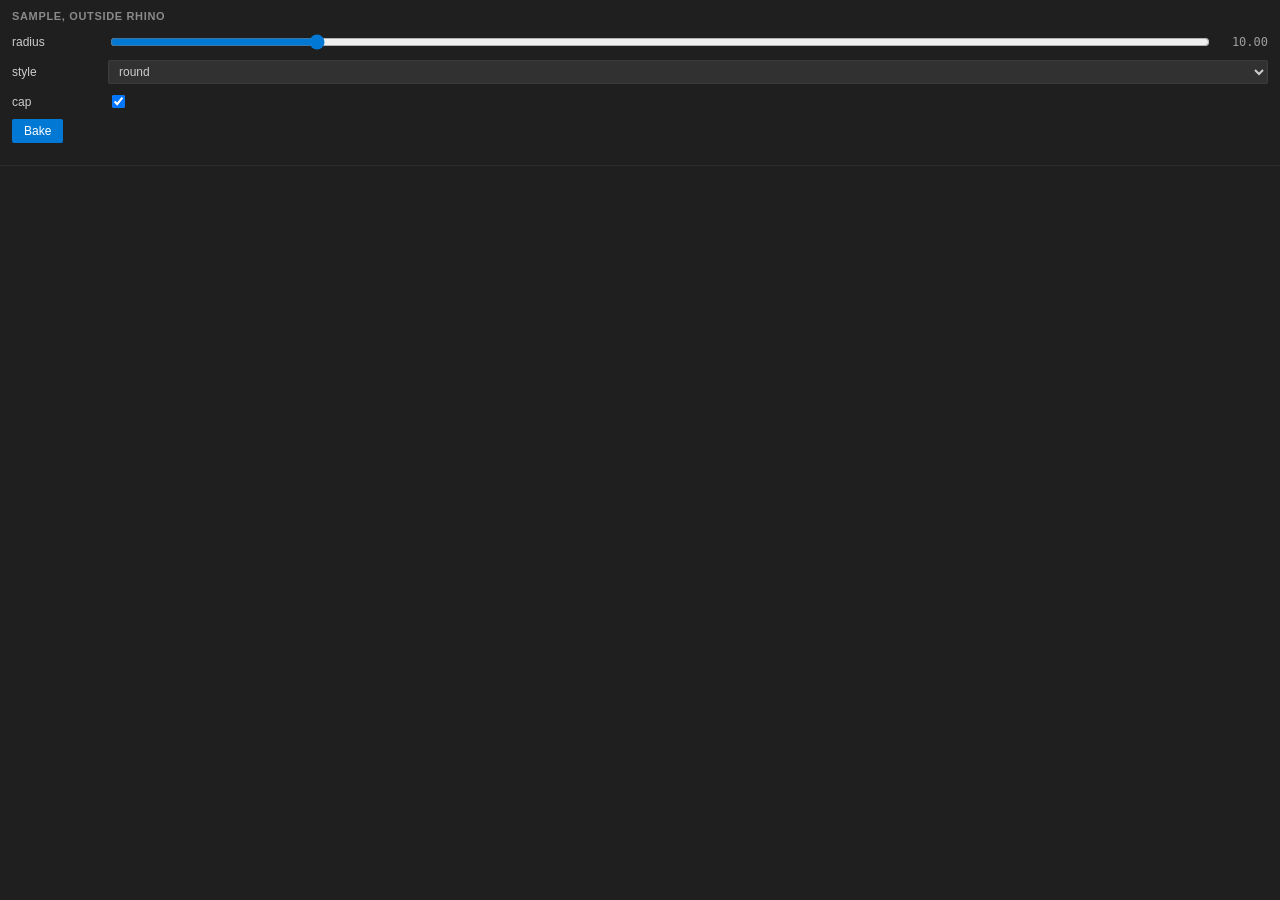
==== src/PillScript/Editor/web/panel/index.html @ e8b1bde2 "Spike: a docked panel registered from the .gha Not a feature and not for master. It exists to answer" ====
<!doctype html>
<html>
<head>
  <meta charset="utf-8" />
  <title>PillScript</title>
  <link rel="stylesheet" href="panel.css" />
  <style id="author"></style>
</head>
<body>
<div id="sections"></div>

<script>
  // Spike. It renders the widget schema a component publishes and reports every change back.
  // What it proves: the panel docks, the page runs inside it, and values cross both ways.
  (function () {
    'use strict';

    var host = window.chrome && window.chrome.webview;
    var sections = document.getElementById('sections');

    function el(tag, className, text) {
      var node = document.createElement(tag);
      if (className) node.className = className;
      if (text !== undefined) node.textContent = text;
      return node;
    }

    function send(component, name, value) {
      if (host) host.postMessage({ type: 'set', component: component, name: name, value: value });
    }

    var builders = {
      slider: function (w, component) {
        var row = el('div', 'widget');
        row.appendChild(el('label', null, w.label || w.name));

        var input = document.createElement('input');
        input.type = 'range';
        input.min = w.minimum;
        input.max = w.maximum;
        input.step = w.step || 0.01;
        input.value = w.value;

        var shown = el('span', 'value', Number(w.value).toFixed(2));

        input.oninput = function () {
          shown.textContent = Number(input.value).toFixed(2);
          send(component, w.name, Number(input.value));
        };

        row.appendChild(input);
        row.appendChild(shown);
        return row;
      },

      number: function (w, component) {
        var row = el('div', 'widget');
        row.appendChild(el('label', null, w.label || w.name));

        var input = document.createElement('input');
        input.type = 'number';
        input.value = w.value;
        input.onchange = function () { send(component, w.name, Number(input.value)); };

        row.appendChild(input);
        return row;
      },

      toggle: function (w, component) {
        var row = el('div', 'widget');
        row.appendChild(el('label', null, w.label || w.name));

        var input = document.createElement('input');
        input.type = 'checkbox';
        input.checked = !!w.value;
        input.onchange = function () { send(component, w.name, input.checked); };

        row.appendChild(input);
        return row;
      },

      choice: function (w, component) {
        var row = el('div', 'widget');
        row.appendChild(el('label', null, w.label || w.name));

        var select = document.createElement('select');
        (w.options || []).forEach(function (option) {
          var item = document.createElement('option');
          item.value = option;
          item.textContent = option;
          item.selected = option === w.value;
          select.appendChild(item);
        });

        select.onchange = function () { send(component, w.name, select.value); };

        row.appendChild(select);
        return row;
      },

      button: function (w, component) {
        var row = el('div', 'widget');
        var button = el('button', 'action', w.label || w.name);
        button.onclick = function () { send(component, w.name, true); };

        row.appendChild(button);
        return row;
      }
    };

    function render(published) {
      sections.innerHTML = '';

      if (!published || !published.length) {
        sections.appendChild(el('div', 'none', 'Nothing published. A script component offers ' +
          'Publish to panel in its menu.'));
        return;
      }

      published.forEach(function (section) {
        var block = el('div', 'section');
        block.appendChild(el('h2', null, section.title));

        (section.widgets || []).forEach(function (w) {
          var build = builders[w.kind];
          if (build) block.appendChild(build(w, section.component));
        });

        sections.appendChild(block);
      });
    }

    if (!host) {
      render([{
        component: 'sample', title: 'Sample, outside Rhino', widgets: [
          { kind: 'slider', name: 'radius', minimum: 1, maximum: 50, value: 10 },
          { kind: 'choice', name: 'style', options: ['round', 'square'], value: 'round' },
          { kind: 'toggle', name: 'cap', value: true },
          { kind: 'button', name: 'bake', label: 'Bake' }
        ]
      }]);
      return;
    }

    var author = document.getElementById('author');

    host.addEventListener('message', function (event) {
      if (!event.data || event.data.type !== 'published') return;

      // Last sheet in the document, so the author's rules win without needing !important.
      author.textContent = event.data.css || '';
      render(event.data.sections);
    });

    host.postMessage({ type: 'ready' });
  })();
</script>
</body>
</html>
---- src/PillScript/Editor/web/panel/panel.css ----
/* What the panel looks like before anybody says otherwise. A published component may carry a
   ui.css of its own; the host sends it across and the page appends it after this one, so the
   author's rules win by cascade order rather than by fighting for specificity. */

html, body { margin: 0; height: 100%; background: #1f1f1f; color: #cccccc;
             font: 12px 'Segoe UI', sans-serif; }

#sections { display: flex; flex-direction: column; }

.section { border-bottom: 1px solid #2b2b2b; padding: 10px 12px 14px; }
.section > h2 { margin: 0 0 10px; font-size: 11px; font-weight: 600;
                letter-spacing: .06em; text-transform: uppercase; color: #8a8a8a; }

.widget { display: flex; align-items: center; gap: 8px; margin-bottom: 8px; }
.widget > label { width: 88px; flex: none; color: #cccccc; }
.widget > input[type=range] { flex: 1; min-width: 0; accent-color: #0078d4; }
.widget > .value { width: 48px; flex: none; text-align: right;
                   font-family: 'Cascadia Mono', Consolas, monospace; color: #9d9d9d; }

select, input[type=number] { flex: 1; min-width: 0; background: #313131; color: #cccccc;
                             border: 1px solid #3c3c3c; border-radius: 2px; padding: 3px 6px;
                             font: inherit; }

button.action { background: #0078d4; color: #fff; border: 0; border-radius: 2px;
                padding: 5px 12px; font: inherit; cursor: pointer; }
button.action:hover { background: #026ec1; }

.none { padding: 16px 12px; color: #6e6e6e; }
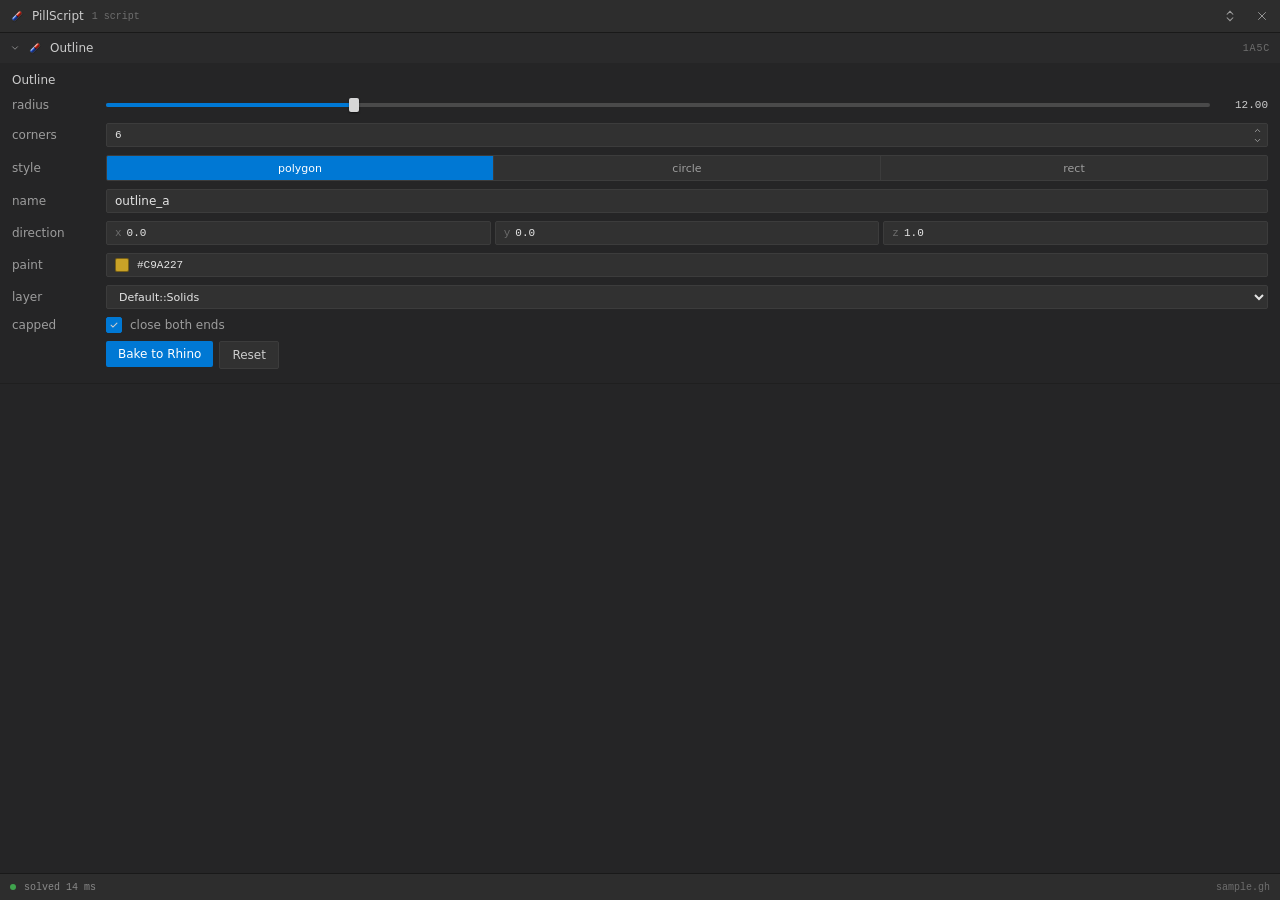
==== commit 51c8c6bd: "Draw the panel the way the design doc has it The panel was a list of plain HTML controls. It now has" ====
--- a/src/PillScript/Editor/web/panel/index.html
+++ b/src/PillScript/Editor/web/panel/index.html
@@ -4,156 +4,76 @@
   <meta charset="utf-8" />
   <title>PillScript</title>
   <link rel="stylesheet" href="panel.css" />
+  <link rel="stylesheet" href="controls.css" />
+  <!-- Last sheet in the document, so a script's own ui.css wins by cascade order. -->
   <style id="author"></style>
 </head>
 <body>
-<div id="sections"></div>
 
-<script>
-  // Spike. It renders the widget schema a component publishes and reports every change back.
-  // What it proves: the panel docks, the page runs inside it, and values cross both ways.
-  (function () {
-    'use strict';
+<svg width="0" height="0" class="sprite" aria-hidden="true">
+  <defs>
+    <linearGradient id="pBlue" gradientUnits="userSpaceOnUse" x1="0" y1="8.5" x2="0" y2="15.5">
+      <stop offset="0" stop-color="#78a8ff"></stop><stop offset="0.16" stop-color="#3f74e8"></stop>
+      <stop offset="0.5" stop-color="#1a44b4"></stop><stop offset="0.82" stop-color="#0c1f5e"></stop>
+      <stop offset="1" stop-color="#2e63c8"></stop>
+    </linearGradient>
+    <linearGradient id="pRed" gradientUnits="userSpaceOnUse" x1="0" y1="8.5" x2="0" y2="15.5">
+      <stop offset="0" stop-color="#ff9b86"></stop><stop offset="0.16" stop-color="#ee5237"></stop>
+      <stop offset="0.5" stop-color="#c02414"></stop><stop offset="0.82" stop-color="#65100a"></stop>
+      <stop offset="1" stop-color="#d84430"></stop>
+    </linearGradient>
+    <linearGradient id="pGloss" gradientUnits="userSpaceOnUse" x1="0" y1="9" x2="0" y2="12.2">
+      <stop offset="0" stop-color="#ffffff" stop-opacity="0.85"></stop>
+      <stop offset="1" stop-color="#ffffff" stop-opacity="0"></stop>
+    </linearGradient>
+    <clipPath id="pCap"><rect x="1.5" y="8.5" width="21" height="7" rx="3.5"></rect></clipPath>
+    <filter id="pShadow" x="-30%" y="-30%" width="170%" height="170%">
+      <feDropShadow dx="0.4" dy="0.7" stdDeviation="0.6" flood-color="#000000" flood-opacity="0.55"></feDropShadow>
+    </filter>
 
-    var host = window.chrome && window.chrome.webview;
-    var sections = document.getElementById('sections');
+    <g id="icPill" filter="url(#pShadow)">
+      <g transform="rotate(-45 12 12)">
+        <g clip-path="url(#pCap)">
+          <rect x="1.5" y="8.5" width="10.5" height="7" fill="url(#pBlue)"></rect>
+          <rect x="12" y="8.5" width="10.5" height="7" fill="url(#pRed)"></rect>
+          <rect x="3.4" y="9.15" width="17.2" height="2.3" rx="1.15" fill="url(#pGloss)"></rect>
+          <rect x="11.3" y="8.5" width="1.4" height="7" fill="#08080c" opacity="0.55"></rect>
+        </g>
+        <rect x="1.5" y="8.5" width="21" height="7" rx="3.5" fill="none" stroke="#06060a"
+              stroke-width="0.9" opacity="0.8"></rect>
+        <rect x="1.5" y="8.5" width="21" height="7" rx="3.5" fill="none" stroke="#ffffff"
+              stroke-width="0.55" opacity="0.42"></rect>
+      </g>
+    </g>
+  </defs>
+</svg>
 
-    function el(tag, className, text) {
-      var node = document.createElement(tag);
-      if (className) node.className = className;
-      if (text !== undefined) node.textContent = text;
-      return node;
-    }
+<header id="chrome">
+  <svg class="glyph pill" viewBox="0 0 24 24"><use href="#icPill"></use></svg>
+  <span class="name">PillScript</span>
+  <span id="count" class="mono muted"></span>
+  <div class="spacer"></div>
+  <div id="fold" class="tool" title="Roll every script up or down">
+    <svg class="glyph" viewBox="0 0 24 24" fill="none" stroke="currentColor" stroke-width="1.8"
+         stroke-linecap="round"><path d="M7 9l5-5 5 5M7 15l5 5 5-5"></path></svg>
+  </div>
+  <div id="dismiss" class="tool" title="Close the panel">
+    <svg class="glyph" viewBox="0 0 24 24" fill="none" stroke="currentColor" stroke-width="1.6"
+         stroke-linecap="round"><path d="M6 6l12 12M18 6L6 18"></path></svg>
+  </div>
+</header>
 
-    function send(component, name, value) {
-      if (host) host.postMessage({ type: 'set', component: component, name: name, value: value });
-    }
+<main id="sections"></main>
 
-    var builders = {
-      slider: function (w, component) {
-        var row = el('div', 'widget');
-        row.appendChild(el('label', null, w.label || w.name));
+<footer id="status">
+  <div id="lamp"></div>
+  <span id="solved" class="mono"></span>
+  <div class="spacer"></div>
+  <span id="document" class="mono muted"></span>
+</footer>
 
-        var input = document.createElement('input');
-        input.type = 'range';
-        input.min = w.minimum;
-        input.max = w.maximum;
-        input.step = w.step || 0.01;
-        input.value = w.value;
-
-        var shown = el('span', 'value', Number(w.value).toFixed(2));
-
-        input.oninput = function () {
-          shown.textContent = Number(input.value).toFixed(2);
-          send(component, w.name, Number(input.value));
-        };
-
-        row.appendChild(input);
-        row.appendChild(shown);
-        return row;
-      },
-
-      number: function (w, component) {
-        var row = el('div', 'widget');
-        row.appendChild(el('label', null, w.label || w.name));
-
-        var input = document.createElement('input');
-        input.type = 'number';
-        input.value = w.value;
-        input.onchange = function () { send(component, w.name, Number(input.value)); };
-
-        row.appendChild(input);
-        return row;
-      },
-
-      toggle: function (w, component) {
-        var row = el('div', 'widget');
-        row.appendChild(el('label', null, w.label || w.name));
-
-        var input = document.createElement('input');
-        input.type = 'checkbox';
-        input.checked = !!w.value;
-        input.onchange = function () { send(component, w.name, input.checked); };
-
-        row.appendChild(input);
-        return row;
-      },
-
-      choice: function (w, component) {
-        var row = el('div', 'widget');
-        row.appendChild(el('label', null, w.label || w.name));
-
-        var select = document.createElement('select');
-        (w.options || []).forEach(function (option) {
-          var item = document.createElement('option');
-          item.value = option;
-          item.textContent = option;
-          item.selected = option === w.value;
-          select.appendChild(item);
-        });
-
-        select.onchange = function () { send(component, w.name, select.value); };
-
-        row.appendChild(select);
-        return row;
-      },
-
-      button: function (w, component) {
-        var row = el('div', 'widget');
-        var button = el('button', 'action', w.label || w.name);
-        button.onclick = function () { send(component, w.name, true); };
-
-        row.appendChild(button);
-        return row;
-      }
-    };
-
-    function render(published) {
-      sections.innerHTML = '';
-
-      if (!published || !published.length) {
-        sections.appendChild(el('div', 'none', 'Nothing published. A script component offers ' +
-          'Publish to panel in its menu.'));
-        return;
-      }
-
-      published.forEach(function (section) {
-        var block = el('div', 'section');
-        block.appendChild(el('h2', null, section.title));
-
-        (section.widgets || []).forEach(function (w) {
-          var build = builders[w.kind];
-          if (build) block.appendChild(build(w, section.component));
-        });
-
-        sections.appendChild(block);
-      });
-    }
-
-    if (!host) {
-      render([{
-        component: 'sample', title: 'Sample, outside Rhino', widgets: [
-          { kind: 'slider', name: 'radius', minimum: 1, maximum: 50, value: 10 },
-          { kind: 'choice', name: 'style', options: ['round', 'square'], value: 'round' },
-          { kind: 'toggle', name: 'cap', value: true },
-          { kind: 'button', name: 'bake', label: 'Bake' }
-        ]
-      }]);
-      return;
-    }
-
-    var author = document.getElementById('author');
-
-    host.addEventListener('message', function (event) {
-      if (!event.data || event.data.type !== 'published') return;
-
-      // Last sheet in the document, so the author's rules win without needing !important.
-      author.textContent = event.data.css || '';
-      render(event.data.sections);
-    });
-
-    host.postMessage({ type: 'ready' });
-  })();
-</script>
+<script src="controls.js"></script>
+<script src="choices.js"></script>
+<script src="panel.js"></script>
 </body>
 </html>
--- a/src/PillScript/Editor/web/panel/panel.css
+++ b/src/PillScript/Editor/web/panel/panel.css
@@ -1,28 +1,158 @@
-/* What the panel looks like before anybody says otherwise. A published component may carry a
-   ui.css of its own; the host sends it across and the page appends it after this one, so the
-   author's rules win by cascade order rather than by fighting for specificity. */
+/* The shell: the bars top and bottom, the group each script gets, and the row a control sits in.
+   The controls themselves are in controls.css.
 
-html, body { margin: 0; height: 100%; background: #1f1f1f; color: #cccccc;
-             font: 12px 'Segoe UI', sans-serif; }
+   A published component may carry a ui.css of its own; the host sends it across and the page
+   appends it after these, so the author's rules win by cascade order rather than by fighting for
+   specificity.
 
-#sections { display: flex; flex-direction: column; }
+   The rules the layout keeps to: the label column is 84px and one colour, never coloured by
+   type; controls are 24px tall with 8px between them; #0078d4 marks what is active or primary
+   and nothing else; red belongs to the pill and to errors; numbers are monospace, right aligned,
+   in a fixed 48px. */
 
-.section { border-bottom: 1px solid #2b2b2b; padding: 10px 12px 14px; }
-.section > h2 { margin: 0 0 10px; font-size: 11px; font-weight: 600;
-                letter-spacing: .06em; text-transform: uppercase; color: #8a8a8a; }
+:root {
+  color-scheme: dark;
 
-.widget { display: flex; align-items: center; gap: 8px; margin-bottom: 8px; }
-.widget > label { width: 88px; flex: none; color: #cccccc; }
-.widget > input[type=range] { flex: 1; min-width: 0; accent-color: #0078d4; }
-.widget > .value { width: 48px; flex: none; text-align: right;
-                   font-family: 'Cascadia Mono', Consolas, monospace; color: #9d9d9d; }
+  --panel: #252526;
+  --bar: #2d2d2d;
+  --group: #2a2a2b;
+  --groupLit: #313132;
+  --edge: #191919;
+  --rule: #1f1f1f;
+  --field: #313131;
+  --fieldEdge: #3c3c3c;
+  --fieldEdgeLit: #545454;
+  --ink: #cccccc;
+  --inkBright: #e4e4e4;
+  --label: #9d9d9d;
+  --muted: #6e6e6e;
+  --accent: #0078d4;
+  --accentLit: #026ec1;
+  --track: #4a4a4a;
+  --handle: #d6d6d6;
+  --mono: 'Cascadia Mono', Consolas, 'Courier New', monospace;
+}
 
-select, input[type=number] { flex: 1; min-width: 0; background: #313131; color: #cccccc;
-                             border: 1px solid #3c3c3c; border-radius: 2px; padding: 3px 6px;
-                             font: inherit; }
+html, body {
+  margin: 0;
+  height: 100%;
+  background: var(--panel);
+  color: var(--ink);
+  font: 12px 'Segoe UI', system-ui, sans-serif;
+  overflow: hidden;
+}
 
-button.action { background: #0078d4; color: #fff; border: 0; border-radius: 2px;
-                padding: 5px 12px; font: inherit; cursor: pointer; }
-button.action:hover { background: #026ec1; }
+body { display: flex; flex-direction: column; }
 
-.none { padding: 16px 12px; color: #6e6e6e; }
+.sprite { position: absolute; overflow: hidden; }
+.spacer { flex: 1; }
+.glyph { width: 14px; height: 14px; flex: none; }
+.mono { font-family: var(--mono); }
+.muted { color: var(--muted); }
+
+/* ----- the bars top and bottom ------------------------------------------------------------- */
+
+#chrome {
+  height: 32px;
+  flex: none;
+  display: flex;
+  align-items: center;
+  gap: 8px;
+  padding: 0 6px 0 10px;
+  background: var(--bar);
+  border-bottom: 1px solid var(--edge);
+}
+
+#chrome .name { color: var(--ink); }
+#count { font-size: 10px; }
+
+.tool {
+  width: 24px;
+  height: 24px;
+  display: grid;
+  place-items: center;
+  border-radius: 2px;
+  color: var(--label);
+  cursor: pointer;
+}
+
+.tool:hover { background: var(--fieldEdge); color: #ffffff; }
+
+#status {
+  height: 26px;
+  flex: none;
+  display: flex;
+  align-items: center;
+  gap: 8px;
+  padding: 0 10px;
+  background: var(--bar);
+  border-top: 1px solid var(--edge);
+  font-family: var(--mono);
+  font-size: 10px;
+  color: #8a8a8a;
+}
+
+#lamp { width: 6px; height: 6px; flex: none; border-radius: 50%; background: #3fa34d; }
+#lamp.failed { background: #c02414; }
+#document { overflow: hidden; text-overflow: ellipsis; white-space: nowrap; }
+
+/* ----- groups ------------------------------------------------------------------------------ */
+
+#sections { flex: 1; min-height: 0; overflow: auto; }
+
+.section { border-bottom: 1px solid var(--rule); }
+
+.head {
+  height: 30px;
+  display: flex;
+  align-items: center;
+  gap: 8px;
+  padding: 0 10px;
+  background: var(--group);
+  cursor: pointer;
+  user-select: none;
+}
+
+.head:hover { background: var(--groupLit); }
+.head .title { overflow: hidden; text-overflow: ellipsis; white-space: nowrap; }
+
+.head .chevron {
+  width: 10px;
+  height: 10px;
+  flex: none;
+  color: var(--label);
+  transform: rotate(90deg);
+  transition: transform 80ms linear;
+}
+
+.section.shut .chevron { transform: rotate(0deg); }
+.section.shut .body { display: none; }
+
+.head .mark { font-size: 10px; letter-spacing: 0.08em; color: var(--muted); }
+
+.body { padding: 10px 12px 14px; display: flex; flex-direction: column; gap: 8px; }
+
+.empty { padding: 16px 12px; color: var(--muted); }
+
+/* ----- rows -------------------------------------------------------------------------------- */
+
+.widget {
+  display: grid;
+  grid-template-columns: 84px minmax(0, 1fr);
+  align-items: center;
+  gap: 10px;
+}
+
+.widget.measured { grid-template-columns: 84px minmax(0, 1fr) 48px; }
+
+.widget > label {
+  font-size: 12px;
+  color: var(--label);
+  overflow: hidden;
+  text-overflow: ellipsis;
+  white-space: nowrap;
+}
+
+.reading { font-family: var(--mono); font-size: 11px; color: var(--ink); text-align: right; }
+.caption { color: var(--ink); margin-top: 4px; }
+.caption:first-child { margin-top: 0; }
--- a/src/PillScript/Editor/web/panel/controls.css
+++ b/src/PillScript/Editor/web/panel/controls.css
@@ -0,0 +1,165 @@
+/* The controls themselves, in the three states the design calls for: at rest, under the pointer,
+   and the accent reserved for what is active or primary. The shell they sit in is panel.css. */
+
+/* ----- slider ------------------------------------------------------------------------------ */
+
+.slider { height: 20px; display: flex; align-items: center; cursor: pointer; touch-action: none; }
+.slider .track { position: relative; width: 100%; height: 4px; border-radius: 2px; background: var(--track); }
+.slider .fill { position: absolute; left: 0; top: 0; bottom: 0; border-radius: 2px; background: var(--accent); }
+
+.slider .grip {
+  position: absolute;
+  top: -5px;
+  width: 10px;
+  height: 14px;
+  margin-left: -5px;
+  border-radius: 2px;
+  background: var(--handle);
+  box-shadow: 0 1px 2px rgba(0, 0, 0, 0.5);
+}
+
+.slider:hover .track { background: #565656; }
+.slider:hover .fill { background: #2b8fe0; }
+.slider:hover .grip { top: -6px; width: 12px; height: 16px; margin-left: -6px; background: #ffffff; }
+
+/* ----- fields ------------------------------------------------------------------------------ */
+
+.field {
+  display: flex;
+  align-items: center;
+  height: 24px;
+  box-sizing: border-box;
+  background: var(--field);
+  border: 1px solid var(--fieldEdge);
+  border-radius: 2px;
+  padding: 0 2px 0 8px;
+  min-width: 0;
+}
+
+.field:hover { border-color: var(--fieldEdgeLit); }
+.field:focus-within { border-color: var(--accent); }
+
+.field input {
+  flex: 1;
+  min-width: 0;
+  background: none;
+  border: 0;
+  outline: none;
+  padding: 0;
+  color: var(--inkBright);
+  font: inherit;
+}
+
+.field input.number { font-family: var(--mono); font-size: 11px; }
+.field .prefix { font-family: var(--mono); font-size: 11px; color: var(--muted); margin-right: 5px; }
+
+.spin { display: flex; flex-direction: column; width: 16px; flex: none; }
+.spin div { height: 10px; display: grid; place-items: center; color: var(--label); cursor: pointer; }
+.spin div:hover { color: #ffffff; }
+.spin svg { width: 9px; height: 9px; }
+
+.trio { display: flex; gap: 4px; min-width: 0; }
+.trio .field { flex: 1; min-width: 0; padding-right: 6px; }
+
+select {
+  height: 24px;
+  box-sizing: border-box;
+  width: 100%;
+  background: var(--field);
+  color: var(--inkBright);
+  border: 1px solid var(--fieldEdge);
+  border-radius: 2px;
+  padding: 0 4px 0 8px;
+  font: inherit;
+  font-size: 11px;
+  outline: none;
+}
+
+select:hover { border-color: var(--fieldEdgeLit); }
+select:focus { border-color: var(--accent); }
+
+/* ----- picking ----------------------------------------------------------------------------- */
+
+.segmented {
+  display: flex;
+  height: 24px;
+  border: 1px solid var(--fieldEdge);
+  border-radius: 2px;
+  overflow: hidden;
+  background: var(--field);
+}
+
+.segmented div {
+  flex: 1;
+  display: grid;
+  place-items: center;
+  font-size: 11px;
+  color: var(--label);
+  cursor: pointer;
+  border-right: 1px solid var(--fieldEdge);
+  overflow: hidden;
+  white-space: nowrap;
+}
+
+.segmented div:last-child { border-right: 0; }
+.segmented div:hover { background: var(--fieldEdge); color: #ffffff; }
+.segmented div.on { background: var(--accent); color: #ffffff; }
+
+.check { display: flex; align-items: center; gap: 8px; cursor: pointer; }
+
+.check .box {
+  width: 14px;
+  height: 14px;
+  flex: none;
+  border-radius: 2px;
+  display: grid;
+  place-items: center;
+  background: var(--field);
+  border: 1px solid #6b6b6b;
+}
+
+.check.on .box { background: var(--accent); border-color: var(--accent); }
+.check .box svg { width: 10px; height: 10px; opacity: 0; }
+.check.on .box svg { opacity: 1; }
+.check .note { font-size: 12px; color: var(--label); }
+
+.swatch { cursor: pointer; }
+.swatch .chip { width: 12px; height: 12px; flex: none; border-radius: 2px; border: 1px solid #00000066; margin-right: 8px; }
+.swatch .hex { font-family: var(--mono); font-size: 11px; color: var(--inkBright); }
+
+/* ----- pressing, and what went wrong -------------------------------------------------------- */
+
+.buttons { display: flex; gap: 6px; }
+
+.press {
+  height: 26px;
+  padding: 0 12px;
+  display: grid;
+  place-items: center;
+  border-radius: 2px;
+  background: var(--accent);
+  color: #ffffff;
+  cursor: pointer;
+}
+
+.press:hover { background: var(--accentLit); }
+.press.quiet { background: var(--field); border: 1px solid var(--fieldEdge); color: var(--ink); }
+.press.quiet:hover { background: var(--fieldEdge); }
+
+/* A RegisterUi that throws, or a script with no build, says so under its own section rather than
+   leaving an empty one. */
+.problem {
+  display: flex;
+  align-items: flex-start;
+  gap: 8px;
+  margin-top: 4px;
+  padding: 7px 9px;
+  background: #2a1f1e;
+  border-left: 2px solid #c02414;
+  border-radius: 0 2px 2px 0;
+  font-size: 11px;
+  color: #d8b9b3;
+  line-height: 1.45;
+}
+
+.problem svg { width: 13px; height: 13px; flex: none; margin-top: 1px; color: #e5705c; }
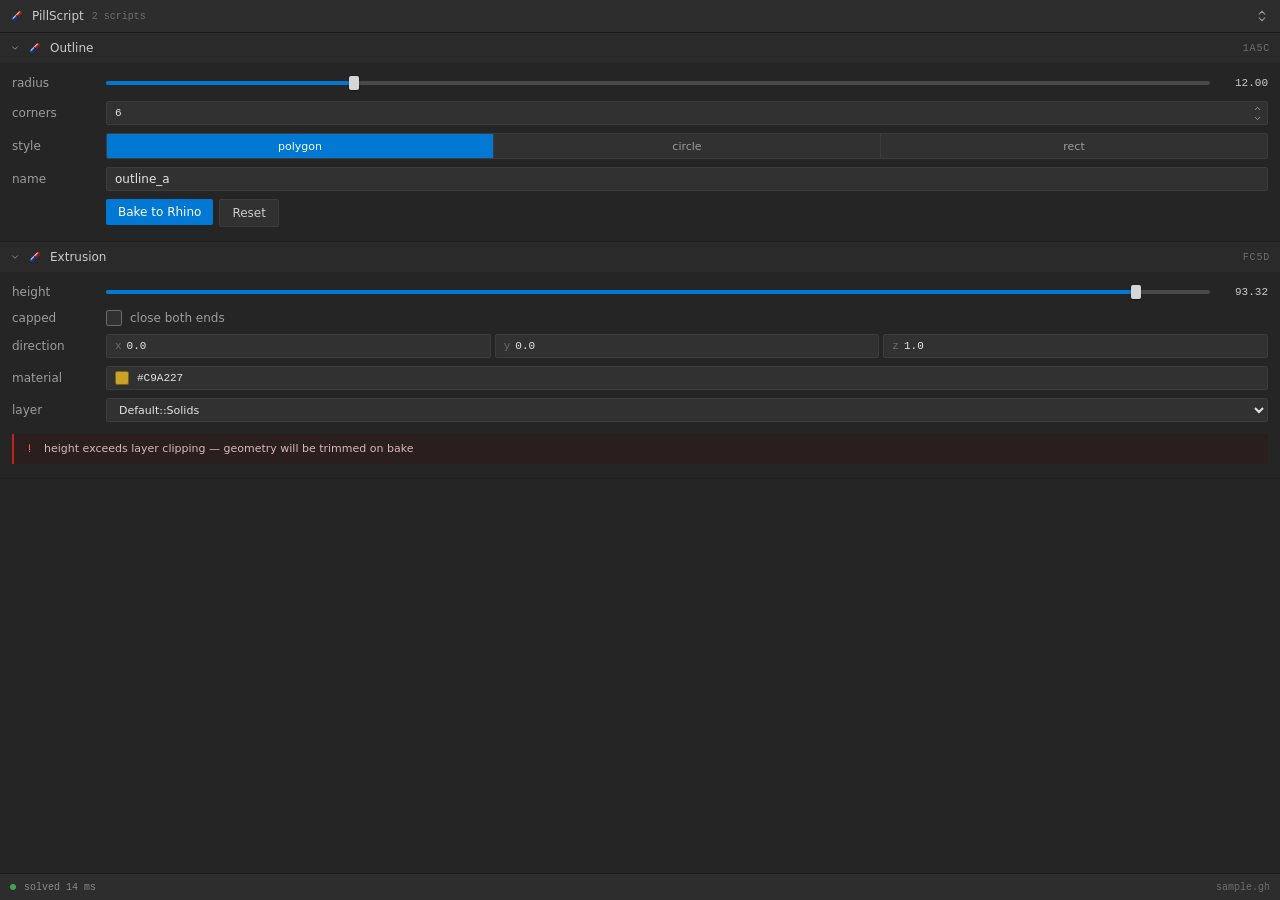
==== commit 043e64aa: "Sections can be dragged into order, and name themselves Dragging a section's heading moves it among " ====
--- a/src/PillScript/Editor/web/panel/index.html
+++ b/src/PillScript/Editor/web/panel/index.html
@@ -57,10 +57,6 @@
     <svg class="glyph" viewBox="0 0 24 24" fill="none" stroke="currentColor" stroke-width="1.8"
          stroke-linecap="round"><path d="M7 9l5-5 5 5M7 15l5 5 5-5"></path></svg>
   </div>
-  <div id="dismiss" class="tool" title="Close the panel">
-    <svg class="glyph" viewBox="0 0 24 24" fill="none" stroke="currentColor" stroke-width="1.6"
-         stroke-linecap="round"><path d="M6 6l12 12M18 6L6 18"></path></svg>
-  </div>
 </header>
 
 <main id="sections"></main>
@@ -74,6 +70,7 @@
 
 <script src="controls.js"></script>
 <script src="choices.js"></script>
+<script src="reorder.js"></script>
 <script src="panel.js"></script>
 </body>
 </html>
--- a/src/PillScript/Editor/web/panel/panel.css
+++ b/src/PillScript/Editor/web/panel/panel.css
@@ -114,6 +114,10 @@
 }
 
 .head:hover { background: var(--groupLit); }
+
+/* While a section is being dragged into place among the others. */
+.section.carried { opacity: 0.75; }
+.section.carried .head { background: var(--groupLit); cursor: grabbing; }
 .head .title { overflow: hidden; text-overflow: ellipsis; white-space: nowrap; }
 
 .head .chevron {
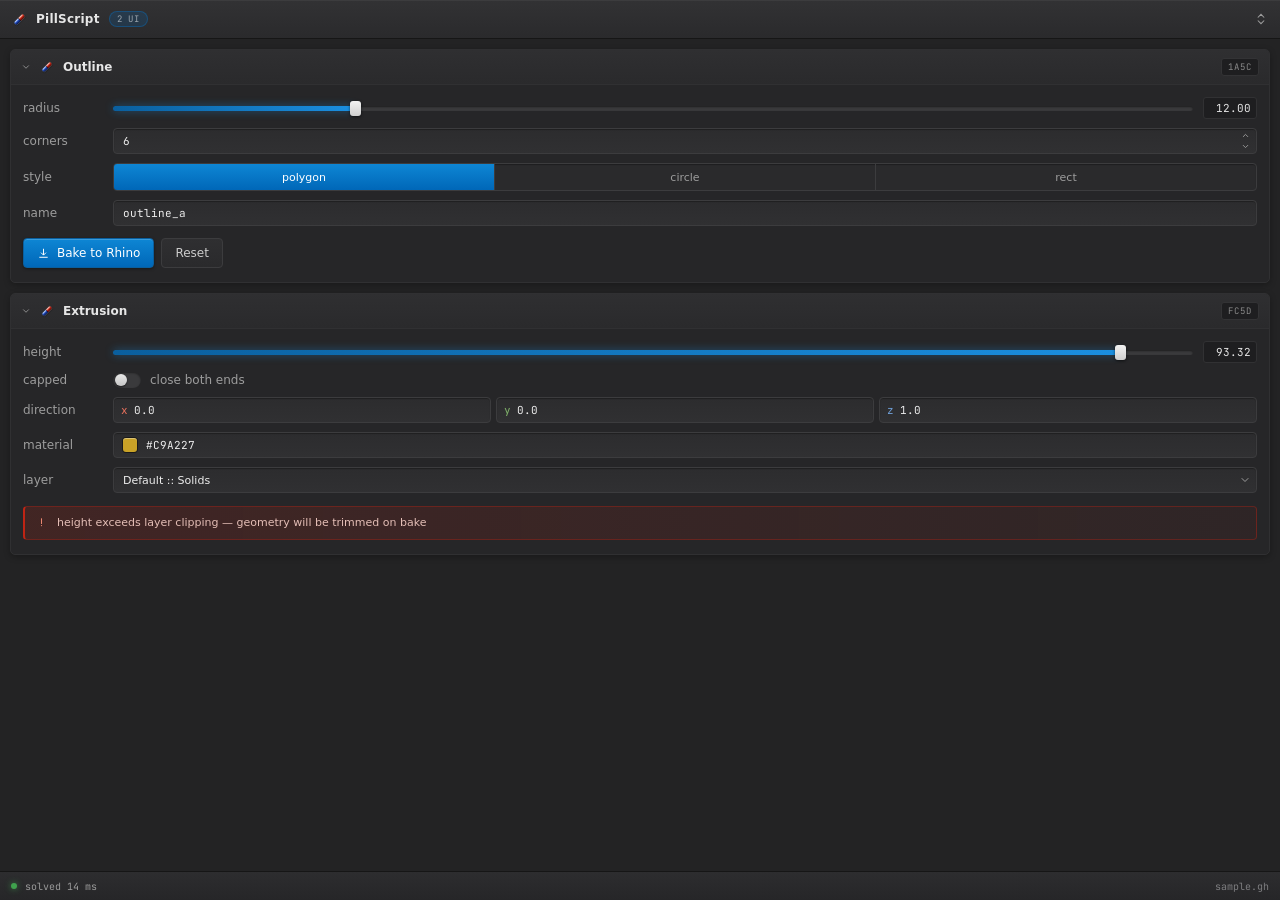
==== commit 14c1cddd: "Redraw the panel against the second design The second design doc keeps the grammar and changes the s" ====
--- a/src/PillScript/Editor/web/panel/index.html
+++ b/src/PillScript/Editor/web/panel/index.html
@@ -51,7 +51,7 @@
 <header id="chrome">
   <svg class="glyph pill" viewBox="0 0 24 24"><use href="#icPill"></use></svg>
   <span class="name">PillScript</span>
-  <span id="count" class="mono muted"></span>
+  <span id="count"></span>
   <div class="spacer"></div>
   <div id="fold" class="tool" title="Roll every script up or down">
     <svg class="glyph" viewBox="0 0 24 24" fill="none" stroke="currentColor" stroke-width="1.8"
--- a/src/PillScript/Editor/web/panel/panel.css
+++ b/src/PillScript/Editor/web/panel/panel.css
@@ -1,36 +1,54 @@
-/* The shell: the bars top and bottom, the group each script gets, and the row a control sits in.
-   The controls themselves are in controls.css.
+/* The shell: the bars top and bottom, and the card each script gets. The controls themselves are
+   in controls.css.
 
    A published component may carry a ui.css of its own; the host sends it across and the page
    appends it after these, so the author's rules win by cascade order rather than by fighting for
    specificity.
 
-   The rules the layout keeps to: the label column is 84px and one colour, never coloured by
-   type; controls are 24px tall with 8px between them; #0078d4 marks what is active or primary
-   and nothing else; red belongs to the pill and to errors; numbers are monospace, right aligned,
-   in a fixed 48px. */
+   The rules the layout keeps to: the label column is 80px and one colour, never coloured by type;
+   controls are 26px tall with 9px between them and 34px group headings; the accent is the
+   #1b8fe0 to #0a5f9e gradient and marks only what is active or primary; red belongs to the pill
+   and to errors; the x, y and z of a vector carry Rhino's own red, green and blue. */
+
+/* Numbers are set in JetBrains Mono, carried in the package rather than fetched: a panel docked
+   in Rhino should not want the network to draw itself. Latin subset, the weight axis covering 400
+   to 500, under the SIL Open Font Licence kept beside it in fonts/. */
+@font-face {
+  font-family: 'JetBrains Mono';
+  font-style: normal;
+  font-weight: 400 500;
+  font-display: block;
+  src: url('fonts/jetbrains-mono-latin.woff2') format('woff2');
+}
 
 :root {
   color-scheme: dark;
 
-  --panel: #252526;
-  --bar: #2d2d2d;
-  --group: #2a2a2b;
-  --groupLit: #313132;
-  --edge: #191919;
-  --rule: #1f1f1f;
-  --field: #313131;
-  --fieldEdge: #3c3c3c;
-  --fieldEdgeLit: #545454;
+  --panel: #232324;
+  --card: #262628;
+  --cardEdge: #303032;
+  --bar: linear-gradient(#323234, #2a2a2c);
+  --head: linear-gradient(#2f2f31, #2a2a2c);
+  --headLit: linear-gradient(#37373a, #303033);
+  --foot: linear-gradient(#2d2d2f, #262628);
+  --edge: #161616;
+  --field: linear-gradient(#2c2c2e, #303032);
+  --fieldEdge: #3c3c3e;
+  --fieldEdgeLit: #5a5a5c;
+  --sunk: #1e1e20;
+  --sunkEdge: #313133;
   --ink: #cccccc;
-  --inkBright: #e4e4e4;
+  --inkBright: #ededed;
+  --inkTitle: #e6e6e6;
   --label: #9d9d9d;
   --muted: #6e6e6e;
-  --accent: #0078d4;
-  --accentLit: #026ec1;
-  --track: #4a4a4a;
-  --handle: #d6d6d6;
-  --mono: 'Cascadia Mono', Consolas, 'Courier New', monospace;
+  --accent: #1b8fe0;
+  --accentRun: linear-gradient(90deg, #0a5f9e, #1b8fe0);
+  --press: linear-gradient(#0e86d4, #0067b8);
+  --pressLit: linear-gradient(#1e94dd, #0b73c4);
+  --pressEdge: #0a5f9e;
+  --track: #3a3a3c;
+  --mono: 'JetBrains Mono', 'Cascadia Mono', Consolas, monospace;
 }
 
 html, body {
@@ -53,72 +71,111 @@
 /* ----- the bars top and bottom ------------------------------------------------------------- */
 
 #chrome {
-  height: 32px;
-  flex: none;
-  display: flex;
-  align-items: center;
-  gap: 8px;
-  padding: 0 6px 0 10px;
+  height: 38px;
+  flex: none;
+  display: flex;
+  align-items: center;
+  gap: 9px;
+  padding: 0 6px 0 12px;
   background: var(--bar);
   border-bottom: 1px solid var(--edge);
-}
-
-#chrome .name { color: var(--ink); }
-#count { font-size: 10px; }
+  box-shadow: inset 0 1px 0 rgba(255, 255, 255, 0.05);
+}
+
+#chrome .pill { width: 15px; height: 15px; }
+#chrome .name { font-weight: 600; letter-spacing: 0.02em; color: var(--inkTitle); }
+
+#count {
+  font-family: var(--mono);
+  font-size: 9px;
+  letter-spacing: 0.08em;
+  color: #9aa4ad;
+  background: rgba(0, 120, 212, 0.16);
+  border: 1px solid rgba(0, 120, 212, 0.35);
+  border-radius: 8px;
+  padding: 1px 7px;
+}
 
 .tool {
-  width: 24px;
-  height: 24px;
+  width: 26px;
+  height: 26px;
   display: grid;
   place-items: center;
-  border-radius: 2px;
+  border-radius: 4px;
   color: var(--label);
   cursor: pointer;
 }
 
-.tool:hover { background: var(--fieldEdge); color: #ffffff; }
+.tool:hover { background: rgba(255, 255, 255, 0.09); color: #ffffff; }
 
 #status {
-  height: 26px;
+  height: 28px;
   flex: none;
   display: flex;
   align-items: center;
   gap: 8px;
-  padding: 0 10px;
-  background: var(--bar);
+  padding: 0 11px;
+  background: var(--foot);
   border-top: 1px solid var(--edge);
   font-family: var(--mono);
   font-size: 10px;
-  color: #8a8a8a;
-}
-
-#lamp { width: 6px; height: 6px; flex: none; border-radius: 50%; background: #3fa34d; }
-#lamp.failed { background: #c02414; }
-#document { overflow: hidden; text-overflow: ellipsis; white-space: nowrap; }
-
-/* ----- groups ------------------------------------------------------------------------------ */
-
-#sections { flex: 1; min-height: 0; overflow: auto; }
-
-.section { border-bottom: 1px solid var(--rule); }
+  color: #9a9a9a;
+}
+
+#lamp {
+  width: 6px;
+  height: 6px;
+  flex: none;
+  border-radius: 50%;
+  background: #3fa34d;
+  box-shadow: 0 0 6px rgba(63, 163, 77, 0.8);
+}
+
+#lamp.failed { background: #c02414; box-shadow: 0 0 6px rgba(192, 36, 20, 0.8); }
+#document { color: #7e7e80; overflow: hidden; text-overflow: ellipsis; white-space: nowrap; }
+
+/* ----- a card for each script --------------------------------------------------------------- */
+
+#sections {
+  flex: 1;
+  min-height: 0;
+  overflow: auto;
+  padding: 10px;
+  display: flex;
+  flex-direction: column;
+  gap: 10px;
+}
+
+.section {
+  flex: none;
+  border: 1px solid var(--cardEdge);
+  border-radius: 5px;
+  overflow: hidden;
+  background: var(--card);
+  box-shadow: 0 2px 6px rgba(0, 0, 0, 0.28);
+}
 
 .head {
-  height: 30px;
-  display: flex;
-  align-items: center;
-  gap: 8px;
+  height: 34px;
+  display: flex;
+  align-items: center;
+  gap: 9px;
   padding: 0 10px;
-  background: var(--group);
+  background: var(--head);
+  border-bottom: 1px solid var(--cardEdge);
   cursor: pointer;
   user-select: none;
 }
 
-.head:hover { background: var(--groupLit); }
-
-/* While a section is being dragged into place among the others. */
-.section.carried { opacity: 0.75; }
-.section.carried .head { background: var(--groupLit); cursor: grabbing; }
-.head .title { overflow: hidden; text-overflow: ellipsis; white-space: nowrap; }
+.head:hover { background: var(--headLit); }
+
+.head .title {
+  font-weight: 600;
+  color: var(--inkTitle);
+  overflow: hidden;
+  text-overflow: ellipsis;
+  white-space: nowrap;
+}
 
 .head .chevron {
   width: 10px;
@@ -126,15 +183,28 @@
   flex: none;
   color: var(--label);
   transform: rotate(90deg);
-  transition: transform 80ms linear;
+  transition: transform 120ms ease;
+}
+
+.head .mark {
+  font-size: 9px;
+  letter-spacing: 0.1em;
+  color: #8a8a8a;
+  background: var(--sunk);
+  border: 1px solid #333335;
+  border-radius: 3px;
+  padding: 2px 6px;
 }
 
 .section.shut .chevron { transform: rotate(0deg); }
 .section.shut .body { display: none; }
-
-.head .mark { font-size: 10px; letter-spacing: 0.08em; color: var(--muted); }
-
-.body { padding: 10px 12px 14px; display: flex; flex-direction: column; gap: 8px; }
+.section.shut { box-shadow: none; }
+
+/* While a section is being dragged into place among the others. */
+.section.carried { opacity: 0.75; box-shadow: 0 10px 24px rgba(0, 0, 0, 0.5); }
+.section.carried .head { background: var(--headLit); cursor: grabbing; }
+
+.body { padding: 12px 12px 14px; display: flex; flex-direction: column; gap: 9px; }
 
 .empty { padding: 16px 12px; color: var(--muted); }
 
@@ -142,12 +212,12 @@
 
 .widget {
   display: grid;
-  grid-template-columns: 84px minmax(0, 1fr);
+  grid-template-columns: 80px minmax(0, 1fr);
   align-items: center;
   gap: 10px;
 }
 
-.widget.measured { grid-template-columns: 84px minmax(0, 1fr) 48px; }
+.widget.measured { grid-template-columns: 80px minmax(0, 1fr) 54px; }
 
 .widget > label {
   font-size: 12px;
@@ -157,6 +227,16 @@
   white-space: nowrap;
 }
 
-.reading { font-family: var(--mono); font-size: 11px; color: var(--ink); text-align: right; }
+.reading {
+  font-family: var(--mono);
+  font-size: 11px;
+  color: var(--inkTitle);
+  text-align: right;
+  background: var(--sunk);
+  border: 1px solid var(--sunkEdge);
+  border-radius: 3px;
+  padding: 3px 5px;
+}
+
 .caption { color: var(--ink); margin-top: 4px; }
 .caption:first-child { margin-top: 0; }
--- a/src/PillScript/Editor/web/panel/controls.css
+++ b/src/PillScript/Editor/web/panel/controls.css
@@ -1,43 +1,74 @@
 /* The controls themselves, in the three states the design calls for: at rest, under the pointer,
-   and the accent reserved for what is active or primary. The shell they sit in is panel.css. */
+   and the accent gradient reserved for what is active or primary. The shell is panel.css. */
 
 /* ----- slider ------------------------------------------------------------------------------ */
 
-.slider { height: 20px; display: flex; align-items: center; cursor: pointer; touch-action: none; }
-.slider .track { position: relative; width: 100%; height: 4px; border-radius: 2px; background: var(--track); }
-.slider .fill { position: absolute; left: 0; top: 0; bottom: 0; border-radius: 2px; background: var(--accent); }
+.slider { height: 22px; display: flex; align-items: center; cursor: pointer; touch-action: none; }
+
+.slider .track {
+  position: relative;
+  width: 100%;
+  height: 5px;
+  border-radius: 3px;
+  background: var(--track);
+  box-shadow: inset 0 1px 2px rgba(0, 0, 0, 0.5);
+}
+
+.slider .fill {
+  position: absolute;
+  left: 0;
+  top: 0;
+  bottom: 0;
+  border-radius: 3px;
+  background: var(--accentRun);
+  box-shadow: 0 0 8px rgba(27, 143, 224, 0.45);
+}
 
 .slider .grip {
   position: absolute;
   top: -5px;
-  width: 10px;
-  height: 14px;
-  margin-left: -5px;
-  border-radius: 2px;
-  background: var(--handle);
-  box-shadow: 0 1px 2px rgba(0, 0, 0, 0.5);
-}
-
-.slider:hover .track { background: #565656; }
-.slider:hover .fill { background: #2b8fe0; }
-.slider:hover .grip { top: -6px; width: 12px; height: 16px; margin-left: -6px; background: #ffffff; }
+  width: 11px;
+  height: 15px;
+  margin-left: -5.5px;
+  border-radius: 3px;
+  background: linear-gradient(#f2f2f2, #cfcfcf);
+  box-shadow: 0 1px 3px rgba(0, 0, 0, 0.6);
+}
+
+.slider:hover .track { background: #454547; }
+.slider:hover .fill { background: linear-gradient(90deg, #0b73c4, #37a6ee); }
+
+.slider:hover .grip {
+  top: -6px;
+  width: 13px;
+  height: 17px;
+  margin-left: -6.5px;
+  background: #ffffff;
+  box-shadow: 0 1px 4px rgba(0, 0, 0, 0.6);
+}
 
 /* ----- fields ------------------------------------------------------------------------------ */
 
 .field {
   display: flex;
   align-items: center;
-  height: 24px;
+  height: 26px;
   box-sizing: border-box;
   background: var(--field);
   border: 1px solid var(--fieldEdge);
-  border-radius: 2px;
-  padding: 0 2px 0 8px;
+  border-radius: 4px;
+  padding: 0 2px 0 9px;
   min-width: 0;
+  box-shadow: inset 0 1px 1px rgba(0, 0, 0, 0.3);
 }
 
 .field:hover { border-color: var(--fieldEdgeLit); }
-.field:focus-within { border-color: var(--accent); }
+
+.field:focus-within {
+  background: #2c2c2e;
+  border-color: var(--accent);
+  box-shadow: 0 0 0 2px rgba(27, 143, 224, 0.22);
+}
 
 .field input {
   flex: 1;
@@ -47,46 +78,35 @@
   outline: none;
   padding: 0;
   color: var(--inkBright);
-  font: inherit;
-}
-
-.field input.number { font-family: var(--mono); font-size: 11px; }
-.field .prefix { font-family: var(--mono); font-size: 11px; color: var(--muted); margin-right: 5px; }
-
-.spin { display: flex; flex-direction: column; width: 16px; flex: none; }
-.spin div { height: 10px; display: grid; place-items: center; color: var(--label); cursor: pointer; }
+  font-family: var(--mono);
+  font-size: 11px;
+}
+
+.field .prefix { font-family: var(--mono); font-size: 11px; margin-right: 6px; }
+
+.spin { display: flex; flex-direction: column; width: 18px; flex: none; }
+.spin div { height: 11px; display: grid; place-items: center; color: var(--label); cursor: pointer; }
 .spin div:hover { color: #ffffff; }
 .spin svg { width: 9px; height: 9px; }
 
-.trio { display: flex; gap: 4px; min-width: 0; }
-.trio .field { flex: 1; min-width: 0; padding-right: 6px; }
-
-select {
-  height: 24px;
-  box-sizing: border-box;
-  width: 100%;
-  background: var(--field);
-  color: var(--inkBright);
+/* The axis letters carry Rhino's own red, green and blue, which is the one place a control is
+   coloured by what it holds. */
+.trio { display: flex; gap: 5px; min-width: 0; }
+.trio .field { flex: 1; min-width: 0; padding: 0 7px; }
+.trio .x .prefix { color: #e5705c; }
+.trio .y .prefix { color: #7fb069; }
+.trio .z .prefix { color: #6f9fd8; }
+
+/* ----- picking ----------------------------------------------------------------------------- */
+
+.segmented {
+  display: flex;
+  height: 26px;
   border: 1px solid var(--fieldEdge);
-  border-radius: 2px;
-  padding: 0 4px 0 8px;
-  font: inherit;
-  font-size: 11px;
-  outline: none;
-}
-
-select:hover { border-color: var(--fieldEdgeLit); }
-select:focus { border-color: var(--accent); }
-
-/* ----- picking ----------------------------------------------------------------------------- */
-
-.segmented {
-  display: flex;
-  height: 24px;
-  border: 1px solid var(--fieldEdge);
-  border-radius: 2px;
-  overflow: hidden;
-  background: var(--field);
+  border-radius: 4px;
+  overflow: hidden;
+  background: #2a2a2c;
+  box-shadow: inset 0 1px 1px rgba(0, 0, 0, 0.3);
 }
 
 .segmented div {
@@ -102,64 +122,140 @@
 }
 
 .segmented div:last-child { border-right: 0; }
-.segmented div:hover { background: var(--fieldEdge); color: #ffffff; }
-.segmented div.on { background: var(--accent); color: #ffffff; }
-
-.check { display: flex; align-items: center; gap: 8px; cursor: pointer; }
+.segmented div:hover { background: #38383a; color: #ffffff; }
+.segmented div.on { background: var(--press); color: #ffffff; }
+
+/* The list a picker opens is drawn here rather than by a select element: the window a select
+   opens is outside the page, and one opened from a docked panel is at Rhino's mercy. */
+
+.picker { cursor: pointer; padding: 0 5px 0 9px; }
+
+.picker .picked {
+  font-size: 11px;
+  color: var(--inkBright);
+  overflow: hidden;
+  text-overflow: ellipsis;
+  white-space: nowrap;
+}
+
+.picker .chev { width: 12px; height: 12px; flex: none; color: var(--label); }
+
+.list {
+  position: fixed;
+  z-index: 10;
+  box-sizing: border-box;
+  max-height: 240px;
+  overflow: auto;
+  background: #1c1c1e;
+  border: 1px solid #454547;
+  border-radius: 4px;
+  box-shadow: 0 8px 20px rgba(0, 0, 0, 0.5);
+}
+
+.list div {
+  padding: 5px 9px;
+  font-size: 11px;
+  color: var(--ink);
+  cursor: pointer;
+  overflow: hidden;
+  text-overflow: ellipsis;
+  white-space: nowrap;
+}
+
+.list div:hover { background: #2a2a2c; color: #ffffff; }
+.list div.on { background: linear-gradient(90deg, #0b5f9c, #094b7d); color: #ffffff; }
+
+/* ----- the switch and the swatch ------------------------------------------------------------ */
+
+.check { display: flex; align-items: center; gap: 9px; cursor: pointer; }
 
 .check .box {
+  width: 28px;
+  height: 16px;
+  flex: none;
+  box-sizing: border-box;
+  border-radius: 9px;
+  padding: 2px;
+  display: flex;
+  background: var(--track);
+  box-shadow: inset 0 1px 2px rgba(0, 0, 0, 0.45);
+  transition: background 140ms ease;
+}
+
+.check .knob {
+  width: 12px;
+  height: 12px;
+  border-radius: 50%;
+  background: linear-gradient(#e8e8e8, #c6c6c6);
+  box-shadow: 0 1px 2px rgba(0, 0, 0, 0.5);
+  transition: transform 140ms ease;
+}
+
+.check.on .box {
+  background: var(--accentRun);
+  box-shadow: inset 0 1px 2px rgba(0, 0, 0, 0.35), 0 0 8px rgba(27, 143, 224, 0.35);
+}
+
+.check.on .knob { background: #ffffff; transform: translateX(12px); }
+.check .note { font-size: 12px; color: var(--label); }
+
+.swatch { cursor: pointer; padding: 0 9px; gap: 9px; }
+
+.swatch .chip {
   width: 14px;
   height: 14px;
   flex: none;
-  border-radius: 2px;
-  display: grid;
-  place-items: center;
-  background: var(--field);
-  border: 1px solid #6b6b6b;
-}
-
-.check.on .box { background: var(--accent); border-color: var(--accent); }
-.check .box svg { width: 10px; height: 10px; opacity: 0; }
-.check.on .box svg { opacity: 1; }
-.check .note { font-size: 12px; color: var(--label); }
-
-.swatch { cursor: pointer; }
-.swatch .chip { width: 12px; height: 12px; flex: none; border-radius: 2px; border: 1px solid #00000066; margin-right: 8px; }
+  border-radius: 3px;
+  box-shadow: inset 0 1px 0 rgba(255, 255, 255, 0.35), 0 0 0 1px rgba(0, 0, 0, 0.45);
+}
+
 .swatch .hex { font-family: var(--mono); font-size: 11px; color: var(--inkBright); }
 
 /* ----- pressing, and what went wrong -------------------------------------------------------- */
 
-.buttons { display: flex; gap: 6px; }
+.buttons { display: flex; gap: 7px; margin-top: 3px; }
 
 .press {
-  height: 26px;
-  padding: 0 12px;
-  display: grid;
-  place-items: center;
-  border-radius: 2px;
-  background: var(--accent);
+  height: 28px;
+  padding: 0 13px;
+  display: flex;
+  align-items: center;
+  gap: 7px;
+  border-radius: 4px;
+  background: var(--press);
+  border: 1px solid var(--pressEdge);
   color: #ffffff;
   cursor: pointer;
-}
-
-.press:hover { background: var(--accentLit); }
-.press.quiet { background: var(--field); border: 1px solid var(--fieldEdge); color: var(--ink); }
-.press.quiet:hover { background: var(--fieldEdge); }
+  box-shadow: 0 1px 3px rgba(0, 0, 0, 0.4), inset 0 1px 0 rgba(255, 255, 255, 0.18);
+}
+
+.press:hover { background: var(--pressLit); }
+.press .mark { width: 13px; height: 13px; flex: none; }
+
+.press.quiet {
+  background: var(--head);
+  border-color: var(--fieldEdge);
+  color: var(--ink);
+  box-shadow: none;
+}
+
+.press.quiet:hover { background: #37373a; color: #ffffff; }
 
 /* A RegisterUi that throws, or a script with no build, says so under its own section rather than
    leaving an empty one. */
 .problem {
   display: flex;
   align-items: flex-start;
-  gap: 8px;
+  gap: 9px;
   margin-top: 4px;
-  padding: 7px 9px;
-  background: #2a1f1e;
+  padding: 8px 10px;
+  background: linear-gradient(90deg, rgba(192, 36, 20, 0.18), rgba(192, 36, 20, 0.06));
+  border: 1px solid rgba(192, 36, 20, 0.35);
   border-left: 2px solid #c02414;
-  border-radius: 0 2px 2px 0;
-  font-size: 11px;
-  color: #d8b9b3;
+  border-radius: 4px;
+  font-size: 11px;
+  color: #e4beb6;
   line-height: 1.45;
 }
 
-.problem svg { width: 13px; height: 13px; flex: none; margin-top: 1px; color: #e5705c; }
+.problem svg { width: 13px; height: 13px; flex: none; margin-top: 1px; color: #f08a74; }
